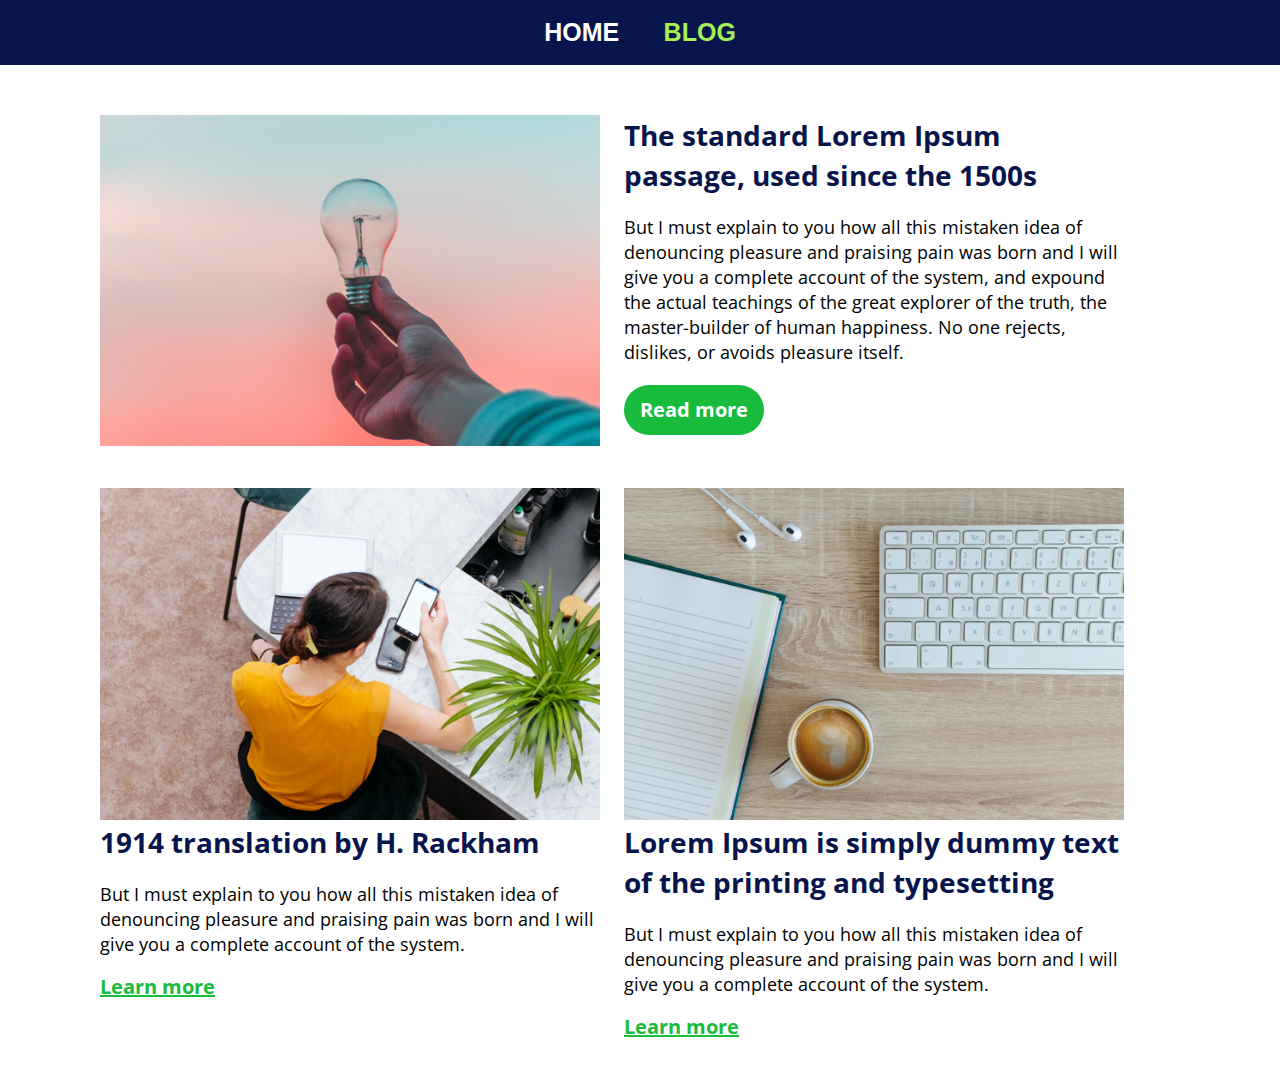
==== blog.html @ 5c43dff3 "Checkpoint 1 - HTML & CSS Assignmnet Checkpoint I Done" ====
<!DOCTYPE html>
<html lang="en">

<head>
    <meta charset="UTF-8" />
    <meta http-equiv="X-UA-Compatible" content="IE=edge" />
    <meta name="viewport" content="width=device-width, initial-scale=1.0" />
    <title>HTML CSS ASSIGNMENT CHECKPOINT 1</title>
    <link rel="stylesheet" href="reset.css" />
    <link rel="stylesheet" href="style.css" />
</head>

<body>
    <header>
        <nav class="header">
            <a href="home.html">HOME</a>
            <a href="" class="active">BLOG</a>
        </nav>
    </header>
    <main>
        <div class="post-container">
            <div class="section">
                <img src="pic01.png" class="thumbnail-image" alt="image1" />
            </div>
            <div class="section">
                <h1 class="heading">
                    The standard Lorem Ipsum passage, used since the 1500s
                </h1>
                <p>
                    But I must explain to you how all this mistaken idea of denouncing pleasure and praising pain was born and I will give you a complete account of the system, and expound the actual teachings of the great explorer of the truth, the master-builder of human
                    happiness. No one rejects, dislikes, or avoids pleasure itself.
                </p>
                <div class="read-more">
                    <a href="">Read more</a>
                </div>
            </div>
        </div>

        <div class="post-container">
            <div class="section">
                <img src="pic03.png" alt="image3" />
                <h1 class="heading">1914 translation by H. Rackham</h1>
                <p>
                    But I must explain to you how all this mistaken idea of denouncing pleasure and praising pain was born and I will give you a complete account of the system.
                </p>
                <div class="learn-more">
                    <a href="">Learn more</a>
                </div>
            </div>
            <div class="section">
                <img src="pic02.png" alt="image2" />

                <h1 class="heading last-head">
                    Lorem Ipsum is simply dummy text of the printing and typesetting
                </h1>
                <p>
                    But I must explain to you how all this mistaken idea of denouncing pleasure and praising pain was born and I will give you a complete account of the system.
                </p>
                <div class="learn-more">
                    <a href="">Learn more</a>
                </div>
            </div>
        </div>
    </main>
</body>

</html>
---- style.css ----
@import url("https://fonts.googleapis.com/css2?family=Open+Sans&display=swap");
* {
    font-family: "Open Sans", sans-serif;
}

.header {
    background-color: #07154c;
    text-align: center;
    padding: 20px;
    font-family: "Noto Sans", sans-serif;
    font-weight: 700;
}

.header a {
    text-decoration: none;
    font-size: 25px;
    color: white;
    margin: 00 20px;
}

header nav a.active {
    color: rgb(163, 241, 85);
}

section {
    text-align: center;
    padding: 20px;
}

.title {
    font-size: 30px;
    margin: 50px 0px;
    font-weight: bold;
}

.subtitle {
    font-size: 25px;
    margin: 20px 0px;
    font-weight: bold;
}

.box {
    width: 180px;
    height: 180px;
    background-color: #99d8ca;
    border: 18px solid #5873e2;
    border-radius: 3px;
    box-shadow: 00px 1px 00px 7px #0d1430;
}

.box-container {
    display: inline-block;
    background-color: #90ffa9;
    padding: 25px;
    border-radius: 20px;
}

.color-inline {
    display: inline-block;
    margin: 0px 10px;
}

.circle-container {
    margin-top: 20px;
    padding: 20px 0px;
}

.circle {
    width: 20px;
    height: 20px;
    border-radius: 50%;
    display: inline-block;
    vertical-align: middle;
    border: 1px solid #0d1430;
}

.color-1 {
    background-color: #99d8ca;
}

.color-2 {
    background-color: #0d1430;
}

.color-3 {
    background-color: #90ffa9;
}

.color-4 {
    background-color: #5873e2;
}

hr {
    width: 50%;
    border: 1px dashed #807e7e;
}

.box-inline-container {
    width: 600px;
    border: 1px solid black;
    margin: 20px auto;
    font-size: 0;
}

.inline-box {
    display: inline-block;
    width: 190px;
    height: 120px;
    background-color: #dae0fa;
    box-sizing: border-box;
    margin: 5px;
}

.border {
    border: 1px solid black;
}

img {
    width: 100%;
}

.post-container {
    width: 1100px;
    height: auto;
    margin: 20px auto;
}

.section {
    vertical-align: top;
    width: 500px;
    height: auto;
    background-color: white;
    display: inline-block;
    margin: 10px 10px;
}

.heading {
    font-size: 28px;
    line-height: 40px;
    font-weight: bold;
    color: #07154c;
}

.margin-top-20 {
    margin: 20px 0px;
}

main {
    margin: 40px 0px;
}

.read-more {
    background-color: #19bb3d;
    border-radius: 40px;
    width: 130px;
    height: 30px;
    text-align: center;
    padding: 5px;
    padding-top: 15px;
}

.read-more a {
    text-decoration: none;
    font-size: 20px;
    color: #fff;
    font-weight: bold;
    /* margin: 10px; */
}

.learn-more a {
    font-size: 20px;
    color: #19bb3d;
    font-weight: bold;
}

p {
    font-size: 18px;
    line-height: 25px;
    margin-top: 20px;
    margin-bottom: 20px;
}
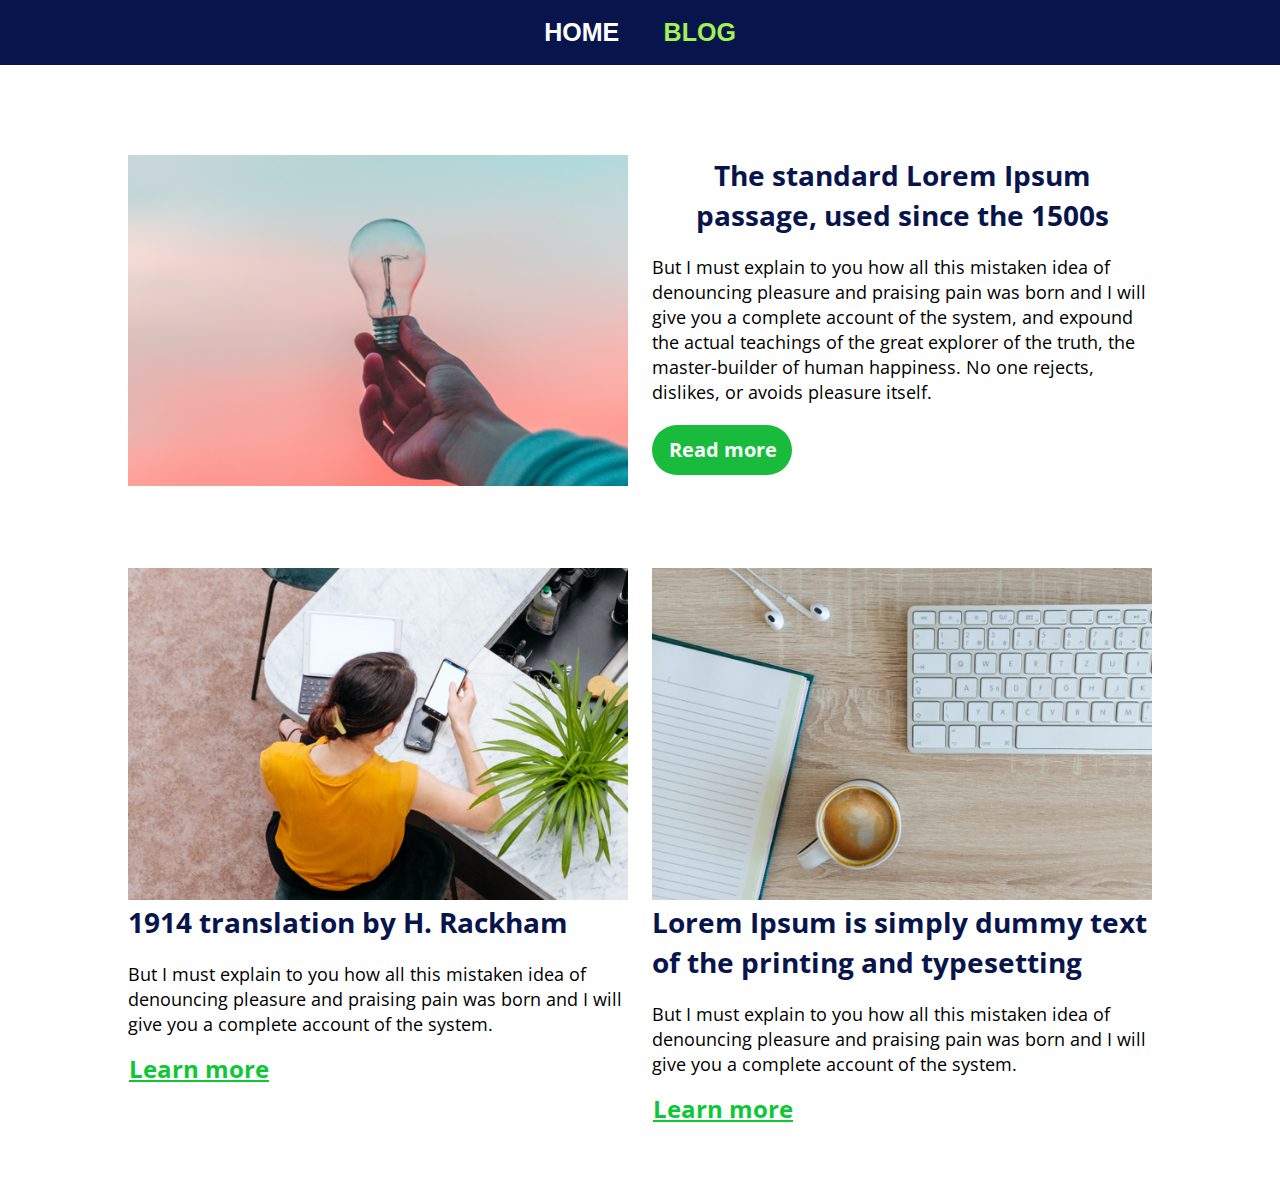
==== commit 50e9c987: "Resubmit FirstWebsiteAltcampus" ====
--- a/blog.html
+++ b/blog.html
@@ -13,54 +13,61 @@
 <body>
     <header>
         <nav class="header">
-            <a href="home.html">HOME</a>
+            <a href="index.html">HOME</a>
             <a href="" class="active">BLOG</a>
         </nav>
     </header>
     <main>
-        <div class="post-container">
-            <div class="section">
-                <img src="pic01.png" class="thumbnail-image" alt="image1" />
-            </div>
-            <div class="section">
-                <h1 class="heading">
-                    The standard Lorem Ipsum passage, used since the 1500s
-                </h1>
-                <p>
-                    But I must explain to you how all this mistaken idea of denouncing pleasure and praising pain was born and I will give you a complete account of the system, and expound the actual teachings of the great explorer of the truth, the master-builder of human
-                    happiness. No one rejects, dislikes, or avoids pleasure itself.
-                </p>
-                <div class="read-more">
-                    <a href="">Read more</a>
+        <section>
+            <article>
+                <div class="post-container">
+                    <div class="section">
+                        <img src="pic01.png" class="thumbnail-image" alt="image1" />
+                    </div>
+                    <div class="section">
+                        <h1 class="heading">
+                            The standard Lorem Ipsum passage, used since the 1500s
+                        </h1>
+                        <p>
+                            But I must explain to you how all this mistaken idea of denouncing pleasure and praising pain was born and I will give you a complete account of the system, and expound the actual teachings of the great explorer of the truth, the master-builder of human
+                            happiness. No one rejects, dislikes, or avoids pleasure itself.
+                        </p>
+                        <div class="read-more">
+                            <a href="">Read more</a>
+                        </div>
+                    </div>
                 </div>
-            </div>
-        </div>
+            </article>
+        </section>
+        <section>
+            <article>
+                <div class="section">
+                    <img src="pic03.png" alt="image3" />
+                    <h2 class="heading">1914 translation by H. Rackham</h2>
+                    <p>
+                        But I must explain to you how all this mistaken idea of denouncing pleasure and praising pain was born and I will give you a complete account of the system.
+                    </p>
+                    <a class="learnmore" href="">Learn more</a>
+                </div>
+            </article>
+            <article>
+                <div class="section">
+                    <img src="pic02.png" alt="image2" />
 
-        <div class="post-container">
-            <div class="section">
-                <img src="pic03.png" alt="image3" />
-                <h1 class="heading">1914 translation by H. Rackham</h1>
-                <p>
-                    But I must explain to you how all this mistaken idea of denouncing pleasure and praising pain was born and I will give you a complete account of the system.
-                </p>
-                <div class="learn-more">
-                    <a href="">Learn more</a>
+                    <h2 class="heading last-head">
+                        Lorem Ipsum is simply dummy text of the printing and typesetting
+                    </h2>
+                    <p>
+                        But I must explain to you how all this mistaken idea of denouncing pleasure and praising pain was born and I will give you a complete account of the system.
+                    </p>
+                    <a class="learnmore" href="">Learn more</a>
                 </div>
-            </div>
-            <div class="section">
-                <img src="pic02.png" alt="image2" />
-
-                <h1 class="heading last-head">
-                    Lorem Ipsum is simply dummy text of the printing and typesetting
-                </h1>
-                <p>
-                    But I must explain to you how all this mistaken idea of denouncing pleasure and praising pain was born and I will give you a complete account of the system.
-                </p>
-                <div class="learn-more">
-                    <a href="">Learn more</a>
-                </div>
-            </div>
-        </div>
+            </article>
+        </section>
+        <!-- <div class="post-container">
+            
+          
+        </div> -->
     </main>
 </body>
 
--- a/style.css
+++ b/style.css
@@ -96,16 +96,17 @@
 }
 
 .box-inline-container {
-    width: 600px;
+    width: 660px;
     border: 1px solid black;
     margin: 20px auto;
     font-size: 0;
+    border: 2px solid black;
 }
 
 .inline-box {
     display: inline-block;
-    width: 190px;
-    height: 120px;
+    width: 200px;
+    height: 180px;
     background-color: #dae0fa;
     box-sizing: border-box;
     margin: 5px;
@@ -132,6 +133,10 @@
     background-color: white;
     display: inline-block;
     margin: 10px 10px;
+}
+
+article {
+    display: inline-block;
 }
 
 .heading {
@@ -159,17 +164,37 @@
     padding-top: 15px;
 }
 
-.read-more a {
+a {
     text-decoration: none;
     font-size: 20px;
-    color: #fff;
+    color: #f8fffa;
+    text-align: left;
+    margin-left: 1px;
     font-weight: bold;
     /* margin: 10px; */
+}
+
+.learnmore {
+    text-decoration: underline;
+    font-size: 24px;
+    color: #0dc735;
+    text-align: left;
+    font-weight: bold;
+    float: left;
+}
+
+h2 {
+    text-align: left;
+}
+
+h3 {
+    font-weight: bold;
+    font-size: 28px;
 }
 
 .learn-more a {
     font-size: 20px;
-    color: #19bb3d;
+    color: #eafbee;
     font-weight: bold;
 }
 
@@ -178,4 +203,5 @@
     line-height: 25px;
     margin-top: 20px;
     margin-bottom: 20px;
+    text-align: left;
 }